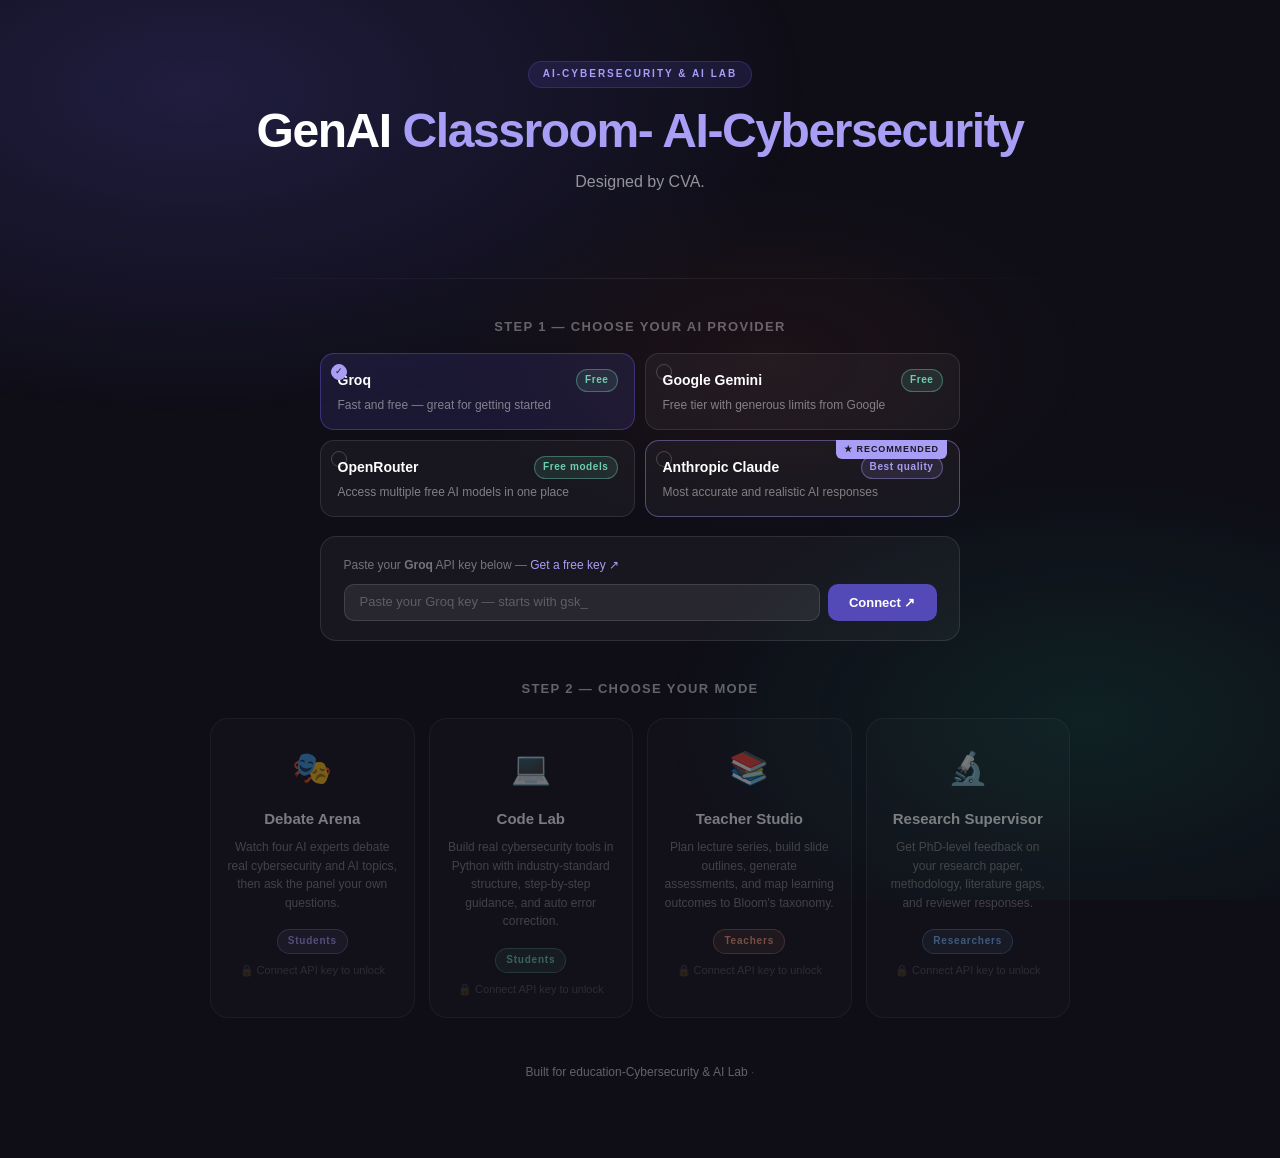
==== debate.html @ 106993ca "Initial commit- GenAI Classroom v2.0" ====
<!DOCTYPE html>
<html lang="en">
<head>
  <meta charset="UTF-8" />
  <meta name="viewport" content="width=device-width, initial-scale=1.0" />
  <title>Debate Arena — GenAI Classroom</title>
  <link rel="stylesheet" href="style/main.css" />
  <link rel="stylesheet" href="style/debate.css" />
</head>
<body>

<div class="app-wrapper">

  <!-- ── Top nav ───────────────────────────────────────────── -->
  <nav class="top-nav">
    <a href="index.html" class="nav-back">← Back</a>
    <div class="nav-center">
      <span class="nav-logo">GenAI Classroom</span>
      <span class="nav-mode debate-mode">🎭 Debate Arena</span>
    </div>
    <div class="nav-right">
      <span class="nav-provider" id="navProvider">—</span>
    </div>
  </nav>


  <!-- ── Page header ───────────────────────────────────────── -->
  <div class="page-header">
    <h1>Debate <span>Arena</span></h1>
    <p class="page-tagline">
      Watch four AI experts debate real cybersecurity topics,
      then challenge the panel with your own questions.
    </p>
  </div>

  <div class="header-divider"></div>


  <!-- ── Agent cards ───────────────────────────────────────── -->
  <section class="agents-section">
    <div class="section-label">The Panel</div>
    <div id="agentCards"></div>
  </section>


  <!-- ── Topic selector ────────────────────────────────────── -->
  <section class="topic-section">
    <div class="topic-controls">
      <select id="topicSelect">
        <option value="">— Choose a debate topic —</option>
      </select>
      <button id="startBtn">Start Debate ↗</button>
    </div>
    <div id="topicBanner" class="hidden"></div>
  </section>


  <!-- ── Debate feed ────────────────────────────────────────── -->
  <section class="feed-section">
    <div id="debateFeed">
      <div class="feed-empty" id="feedEmpty">
        Select a topic above and press
        <strong>Start Debate</strong> to begin.
      </div>
    </div>
  </section>


  <!-- ── Student Q&A ───────────────────────────────────────── -->
  <section id="qaSection" class="hidden">
    <div class="qa-label">Ask the Panel</div>
    <div class="qa-controls">
      <input
        type="text"
        id="studentQ"
        placeholder="Type your question and press Enter or Ask..."
        autocomplete="off"
      />
      <button id="askBtn">Ask ↗</button>
    </div>
  </section>


  <!-- ── Status bar ────────────────────────────────────────── -->
  <div id="statusBar">Loading...</div>

</div>


<!-- ── Scripts ───────────────────────────────────────────── -->
<script src="config.js"></script>
<script src="api.js"></script>
<script src="modules/agents.js"></script>
<script src="modules/debate.js"></script>
<script>

// ============================================================
//  debate page controller
// ============================================================

const DEBATE_APP = {

  debateActive: false,
  qaActive:     false,


  // ── Boot ──────────────────────────────────────────────────
  init() {
    // restore session key from landing page
    const key      = sessionStorage.getItem("genai_api_key");
    const provider = sessionStorage.getItem("genai_provider");

    if (!key || !provider) {
      window.location.href = "index.html";
      return;
    }

    API.setKey(key, provider);

    // show provider in nav
    document.getElementById("navProvider").textContent =
      `${CONFIG.providers[provider]?.label || provider}`;

    this._renderAgentCards();
    this._renderTopics();
    this._bindEvents();
    this._setStatus("Select a topic and press Start Debate.");
  },


  // ── Render agent cards ────────────────────────────────────
  _renderAgentCards() {
    const container = document.getElementById("agentCards");
    container.innerHTML = "";
    CONFIG.agents.forEach(agent => {
      const card             = document.createElement("div");
      card.className         = "agent-card";
      card.id                = `card-${agent.id}`;
      card.style.borderColor = agent.color;
      card.innerHTML = `
        <div class="agent-avatar"
             style="background:${agent.bgColor};color:${agent.color};">
          ${agent.avatar}
        </div>
        <div class="agent-name">${agent.name}</div>
        <div class="agent-role">${agent.role}</div>
        <div class="agent-institution">${agent.institution}</div>
      `;
      container.appendChild(card);
    });
  },


  // ── Render topics ─────────────────────────────────────────
  _renderTopics() {
    const select = document.getElementById("topicSelect");
    CONFIG.topics.forEach(topic => {
      const opt       = document.createElement("option");
      opt.value       = topic.id;
      opt.textContent = topic.label;
      select.appendChild(opt);
    });
  },


  // ── Bind events ───────────────────────────────────────────
  _bindEvents() {
    document.getElementById("startBtn")
      .addEventListener("click", () => this.startDebate());
    document.getElementById("askBtn")
      .addEventListener("click", () => this.askQuestion());
    document.getElementById("studentQ")
      .addEventListener("keydown", e => {
        if (e.key === "Enter") this.askQuestion();
      });
  },


  // ── Start debate ──────────────────────────────────────────
  async startDebate() {
    const topicId = document.getElementById("topicSelect").value;
    if (!topicId) {
      this._setStatus("Please select a topic first.");
      return;
    }

    this._clearFeed();
    this._setDebateActive(true);
    this._highlightTopic(topicId);

    await DEBATE.start(
      topicId,
      (agent, text, msgId, isTyping) =>
        this._onMessage(agent, text, msgId, isTyping),
      (status) => this._setStatus(status),
      ()       => this._onDebateComplete()
    );
  },


  // ── Handle message ────────────────────────────────────────
  _onMessage(agent, text, msgId, isTyping) {
    if (isTyping) { this._showTyping(agent); return; }
    this._removeTyping(agent.id);
    this._appendMessage(agent, text, msgId);
  },


  // ── Debate complete ───────────────────────────────────────
  _onDebateComplete() {
    this._setDebateActive(false);
    document.getElementById("qaSection").classList.remove("hidden");
  },


  // ── Ask question ──────────────────────────────────────────
  async askQuestion() {
    const input    = document.getElementById("studentQ");
    const question = input.value.trim();
    if (!question) return;

    this._appendStudentMessage(question);
    input.value = "";

    document.getElementById("askBtn").disabled = true;

    await DEBATE.ask(
      question,
      (agent, text, msgId, isTyping) =>
        this._onMessage(agent, text, msgId, isTyping),
      (status) => this._setStatus(status)
    );

    document.getElementById("askBtn").disabled = false;
  },


  // ── Append agent message ──────────────────────────────────
  _appendMessage(agent, text, msgId) {
    const feed        = document.getElementById("debateFeed");
    const isModerator = agent.id === "moderator";
    const div         = document.createElement("div");
    div.className     = "message-wrap";
    div.id            = `wrap-${msgId}`;

    div.innerHTML = `
      <div class="message ${isModerator ? "message--moderator" : ""}">
        <div class="message-header">
          <div class="message-avatar"
               style="background:${agent.bgColor};color:${agent.color};">
            ${agent.avatar}
          </div>
          <div class="message-meta">
            <span class="message-name"
                  style="color:${agent.color};">${agent.name}</span>
            <span class="message-role">${agent.role}</span>
            <span class="message-institution">${agent.institution || ""}</span>
          </div>
          ${isModerator
            ? `<span class="summary-badge">Summary</span>` : ""}
        </div>
        <div class="message-text">${this._formatText(text)}</div>
        ${CONFIG.ui.enableStudentVoting && !isModerator
          ? `<div class="message-actions">
               <button class="vote-btn"
                 onclick="DEBATE_APP.handleVote('${msgId}', this)">
                 ▲ Insightful <span class="vote-count">0</span>
               </button>
             </div>` : ""}
      </div>`;

    feed.appendChild(div);
    feed.scrollTop = feed.scrollHeight;
  },


  // ── Append student message ────────────────────────────────
  _appendStudentMessage(question) {
    const feed = document.getElementById("debateFeed");
    const div  = document.createElement("div");
    div.className = "message-wrap message-wrap--student";
    div.innerHTML = `
      <div class="message message--student">
        <div class="message-header">
          <div class="message-avatar"
               style="background:rgba(255,255,255,0.08);color:rgba(255,255,255,0.6);">
            🎓
          </div>
          <div class="message-meta">
            <span class="message-name"
                  style="color:rgba(255,255,255,0.7);">
              Student Question
            </span>
          </div>
        </div>
        <div class="message-text">${this._formatText(question)}</div>
      </div>`;
    feed.appendChild(div);
    feed.scrollTop = feed.scrollHeight;
  },


  // ── Typing indicator ──────────────────────────────────────
  _showTyping(agent) {
    const feed = document.getElementById("debateFeed");
    if (document.getElementById(`typing-${agent.id}`)) return;
    const div     = document.createElement("div");
    div.className = "message-wrap";
    div.id        = `typing-${agent.id}`;
    div.innerHTML = `
      <div class="message message--typing">
        <div class="message-header">
          <div class="message-avatar"
               style="background:${agent.bgColor};color:${agent.color};">
            ${agent.avatar}
          </div>
          <div class="message-meta">
            <span class="message-name"
                  style="color:${agent.color};">${agent.name}</span>
            <span class="message-role">${agent.role}</span>
          </div>
        </div>
        <div class="typing-dots">
          <span></span><span></span><span></span>
        </div>
      </div>`;
    feed.appendChild(div);
    feed.scrollTop = feed.scrollHeight;
  },


  // ── Remove typing ─────────────────────────────────────────
  _removeTyping(agentId) {
    const el = document.getElementById(`typing-${agentId}`);
    if (el) el.remove();
  },


  // ── Vote handler ──────────────────────────────────────────
  handleVote(msgId, btn) {
    const count = DEBATE.vote(msgId);
    btn.querySelector(".vote-count").textContent = count;
    btn.classList.add("voted");
    btn.disabled = true;
  },


  // ── Highlight topic ───────────────────────────────────────
  _highlightTopic(topicId) {
    const topic = CONFIG.topics.find(t => t.id === topicId);
    if (!topic) return;
    const bar       = document.getElementById("topicBanner");
    bar.textContent = `Debating: ${topic.question}`;
    bar.classList.remove("hidden");
  },


  // ── Set status ────────────────────────────────────────────
  _setStatus(text) {
    document.getElementById("statusBar").textContent = text;
  },


  // ── Toggle debate active state ────────────────────────────
  _setDebateActive(active) {
    this.debateActive = active;
    document.getElementById("startBtn").disabled    = active;
    document.getElementById("topicSelect").disabled = active;
    document.getElementById("startBtn").textContent = active
      ? "Debate in progress..."
      : "Start Debate ↗";
  },


  // ── Clear feed ────────────────────────────────────────────
  _clearFeed() {
    document.getElementById("debateFeed").innerHTML = `
      <div class="feed-empty">
        Select a topic and press <strong>Start Debate</strong>.
      </div>`;
    document.getElementById("qaSection").classList.add("hidden");
    document.getElementById("topicBanner").classList.add("hidden");
  },


  // ── Format text ───────────────────────────────────────────
  _formatText(text) {
    return text.split("\n\n")
      .map(p => `<p>${p.trim()}</p>`)
      .join("");
  }

};


document.addEventListener("DOMContentLoaded", () => DEBATE_APP.init());

</script>

</body>
</html>
---- style/main.css ----
/* ============================================================
   GENAI CLASSROOM — style.css
   Dark theme: clean, modern, professional
   ============================================================ */

/* ── Reset & base ─────────────────────────────────────────── */
*, *::before, *::after {
  box-sizing: border-box;
  margin: 0;
  padding: 0;
}

:root {
  --purple:        #534AB7;
  --purple-dark:   #3C3489;
  --purple-bg:     rgba(83,74,183,0.15);
  --purple-border: rgba(83,74,183,0.35);
  --teal:          #0F6E56;
  --teal-dark:     #085041;
  --teal-bg:       rgba(15,110,86,0.15);
  --teal-border:   rgba(15,110,86,0.35);
  --gray:          #888780;
  --text-primary:   #ffffff;
  --text-secondary: rgba(255,255,255,0.60);
  --text-tertiary:  rgba(255,255,255,0.30);
  --border:         rgba(255,255,255,0.08);
  --border-md:      rgba(255,255,255,0.14);
  --surface:        rgba(255,255,255,0.05);
  --surface-2:      rgba(255,255,255,0.03);
  --radius-sm:      6px;
  --radius-md:      10px;
  --radius-lg:      16px;
  --radius-xl:      22px;
  --transition:     0.18s ease;
}

html, body {
  height: 100%;
  font-family: -apple-system, BlinkMacSystemFont, "Segoe UI", "Inter", sans-serif;
  font-size: 15px;
  color: var(--text-primary);
  background: #0f0e17;
  line-height: 1.65;
}

/* ── Ambient background glow ──────────────────────────────── */
body::before {
  content: "";
  position: fixed;
  inset: 0;
  z-index: 0;
  background:
    radial-gradient(ellipse 80% 60% at 15% 10%,  rgba(83,74,183,0.25)  0%, transparent 60%),
    radial-gradient(ellipse 60% 50% at 85% 80%,  rgba(15,110,86,0.20)  0%, transparent 55%),
    radial-gradient(ellipse 50% 40% at 60% 40%,  rgba(153,60,29,0.10)  0%, transparent 50%);
  pointer-events: none;
}


/* ── App wrapper ──────────────────────────────────────────── */
.app-wrapper {
  max-width: 960px;
  margin: 0 auto;
  padding: 0 1.25rem 4rem;
  position: relative;
  z-index: 1;
}


/* ── Header ───────────────────────────────────────────────── */
.app-header {
  text-align: center;
  padding: 3rem 1rem 2rem;
}

.app-header .logo {
  display: inline-block;
  font-size: 10px;
  font-weight: 600;
  letter-spacing: 0.20em;
  text-transform: uppercase;
  color: #a89ef5;
  background: rgba(83,74,183,0.18);
  border: 0.5px solid var(--purple-border);
  border-radius: 999px;
  padding: 4px 14px;
  margin-bottom: 1.1rem;
}

.app-header h1 {
  font-size: 40px;
  font-weight: 700;
  color: #ffffff;
  letter-spacing: -0.03em;
  line-height: 1.15;
  margin-bottom: 0.65rem;
}

.app-header h1 span {
  color: #a89ef5;
}

.app-header .tagline {
  font-size: 15px;
  color: var(--text-secondary);
  max-width: 460px;
  margin: 0 auto;
  line-height: 1.65;
}

.header-divider {
  height: 1px;
  background: linear-gradient(to right, transparent, rgba(255,255,255,0.08), transparent);
  margin: 2rem 0;
}


/* ── API Key Panel ────────────────────────────────────────── */
.key-panel {
  background: var(--surface);
  border: 1px solid var(--purple-border);
  border-radius: var(--radius-xl);
  padding: 2rem 2rem 1.75rem;
  margin: 0 auto 2rem;
  text-align: center;
  max-width: 560px;
  backdrop-filter: blur(16px);
}

.key-panel.hidden { display: none; }

.key-panel-icon {
  font-size: 28px;
  margin-bottom: 0.65rem;
}

.key-panel-title {
  font-size: 17px;
  font-weight: 600;
  color: #ffffff;
  margin-bottom: 0.35rem;
}

.key-panel-sub {
  font-size: 13px;
  color: var(--text-secondary);
  margin-bottom: 1.25rem;
}

.key-panel-sub a {
  color: #a89ef5;
  text-decoration: none;
  font-weight: 500;
}

.key-panel-sub a:hover {
  text-decoration: underline;
}

.key-input-row {
  display: flex;
  gap: 8px;
  max-width: 440px;
  margin: 0 auto 0.75rem;
}

.key-input-row input {
  flex: 1;
  font-size: 13px;
  padding: 0.65rem 1rem;
  border: 1px solid var(--border-md);
  border-radius: var(--radius-md);
  background: rgba(255,255,255,0.07);
  color: #ffffff;
  outline: none;
  font-family: monospace;
  letter-spacing: 0.03em;
  transition: border-color var(--transition), background var(--transition);
}

.key-input-row input:focus {
  border-color: var(--purple);
  background: rgba(255,255,255,0.10);
}

.key-input-row input::placeholder {
  color: var(--text-tertiary);
  font-family: -apple-system, sans-serif;
  letter-spacing: 0;
}

#connectBtn {
  font-size: 13px;
  font-weight: 600;
  padding: 0.65rem 1.4rem;
  border-radius: var(--radius-md);
  border: none;
  background: var(--purple);
  color: #fff;
  cursor: pointer;
  white-space: nowrap;
  transition: background var(--transition), transform var(--transition);
}

#connectBtn:hover {
  background: var(--purple-dark);
  transform: translateY(-1px);
}

.key-message {
  font-size: 12px;
  padding: 0.45rem 0.85rem;
  border-radius: var(--radius-md);
  display: inline-block;
}

.key-message.error   { background: rgba(163,45,45,0.20); color: #f5a0a0; }
.key-message.success { background: rgba(59,109,17,0.20); color: #90c96a; }
.key-message.hidden  { display: none; }


/* ── Connected badge ──────────────────────────────────────── */
.connected-badge {
  display: flex;
  align-items: center;
  gap: 8px;
  font-size: 12px;
  font-weight: 500;
  color: #6ecfad;
  background: var(--teal-bg);
  border: 0.5px solid var(--teal-border);
  border-radius: 999px;
  padding: 5px 14px 5px 10px;
  margin: 0 auto 2rem;
  width: fit-content;
}

.connected-badge.hidden { display: none; }

.connected-dot {
  width: 7px;
  height: 7px;
  border-radius: 50%;
  background: #6ecfad;
  flex-shrink: 0;
  animation: pulse 2s infinite;
}

@keyframes pulse {
  0%, 100% { opacity: 1;   transform: scale(1);    }
  50%       { opacity: 0.4; transform: scale(0.82); }
}

.disconnect-btn {
  margin-left: 4px;
  font-size: 11px;
  color: var(--text-tertiary);
  background: transparent;
  border: none;
  cursor: pointer;
  padding: 0;
  text-decoration: underline;
  text-underline-offset: 2px;
  transition: color var(--transition);
}

.disconnect-btn:hover { color: #ffffff; }


/* ── Section label ────────────────────────────────────────── */
.section-label {
  font-size: 10px;
  font-weight: 700;
  letter-spacing: 0.16em;
  text-transform: uppercase;
  color: var(--text-tertiary);
  margin-bottom: 0.85rem;
}


/* ── Agent cards ──────────────────────────────────────────── */
.agents-section { margin-bottom: 2rem; }

#agentCards {
  display: grid;
  grid-template-columns: repeat(4, 1fr);
  gap: 12px;
}

.agent-card {
  background: var(--surface);
  border: 1.5px solid;
  border-radius: var(--radius-lg);
  padding: 1.25rem 0.85rem 1rem;
  text-align: center;
  backdrop-filter: blur(12px);
  transition: transform var(--transition), box-shadow var(--transition), background var(--transition);
  cursor: default;
}

.agent-card:hover {
  transform: translateY(-3px);
  background: rgba(255,255,255,0.08);
  box-shadow: 0 8px 32px rgba(0,0,0,0.35);
}

.agent-avatar {
  width: 46px;
  height: 46px;
  border-radius: 50%;
  margin: 0 auto 0.75rem;
  display: flex;
  align-items: center;
  justify-content: center;
  font-size: 20px;
}

.agent-name        { font-size: 13px; font-weight: 600; color: #ffffff; margin-bottom: 3px; }
.agent-role        { font-size: 11px; color: var(--text-secondary); margin-bottom: 3px; }
.agent-institution { font-size: 10px; color: var(--text-tertiary); font-style: italic; }


/* ── Topic section ────────────────────────────────────────── */
.topic-section { margin-bottom: 1.25rem; }

.topic-controls {
  display: flex;
  gap: 10px;
  align-items: center;
}

#topicSelect {
  flex: 1;
  font-size: 14px;
  padding: 0.7rem 1rem;
  border: 1px solid var(--border-md);
  border-radius: var(--radius-md);
  background: var(--surface);
  color: #ffffff;
  cursor: pointer;
  outline: none;
  transition: border-color var(--transition);
  appearance: auto;
}

#topicSelect:focus    { border-color: var(--purple); }
#topicSelect:disabled { opacity: 0.35; cursor: not-allowed; }

#topicSelect option { background: #1a1928; color: #ffffff; }

#startBtn {
  font-size: 14px;
  font-weight: 600;
  padding: 0.7rem 1.6rem;
  border-radius: var(--radius-md);
  border: none;
  background: var(--purple);
  color: #fff;
  cursor: pointer;
  white-space: nowrap;
  transition: background var(--transition), transform var(--transition), opacity var(--transition);
}

#startBtn:hover:not(:disabled) {
  background: var(--purple-dark);
  transform: translateY(-1px);
}

#startBtn:disabled { opacity: 0.35; cursor: not-allowed; }


/* ── Topic banner ─────────────────────────────────────────── */
#topicBanner {
  font-size: 13px;
  font-weight: 500;
  color: #a89ef5;
  background: var(--purple-bg);
  border: 0.5px solid var(--purple-border);
  border-radius: var(--radius-md);
  padding: 0.6rem 1rem;
  margin-top: 0.75rem;
  line-height: 1.5;
}

#topicBanner.hidden { display: none; }


/* ── Debate feed ──────────────────────────────────────────── */
.feed-section { margin-bottom: 1.25rem; }

#debateFeed {
  background: var(--surface);
  border: 1px solid var(--border);
  border-radius: var(--radius-xl);
  min-height: 380px;
  max-height: 540px;
  overflow-y: auto;
  padding: 1.5rem;
  scroll-behavior: smooth;
  backdrop-filter: blur(12px);
}

#debateFeed::-webkit-scrollbar       { width: 4px; }
#debateFeed::-webkit-scrollbar-track { background: transparent; }
#debateFeed::-webkit-scrollbar-thumb { background: var(--border-md); border-radius: 99px; }

.feed-empty {
  text-align: center;
  color: var(--text-tertiary);
  font-size: 14px;
  padding: 5rem 2rem;
  line-height: 2;
}


/* ── Message bubbles ──────────────────────────────────────── */
.message-wrap {
  margin-bottom: 1.25rem;
  animation: fadeSlideIn 0.24s ease both;
}

.message-wrap--student {
  display: flex;
  justify-content: flex-end;
}

@keyframes fadeSlideIn {
  from { opacity: 0; transform: translateY(10px); }
  to   { opacity: 1; transform: translateY(0); }
}

.message {
  background: rgba(255,255,255,0.05);
  border: 1px solid var(--border);
  border-radius: var(--radius-lg);
  padding: 1.1rem 1.25rem;
  max-width: 86%;
}

.message--student {
  background: var(--purple-bg);
  border-color: var(--purple-border);
  max-width: 68%;
}

.message--moderator {
  background: rgba(255,255,255,0.03);
  border: 1px dashed var(--border-md);
  max-width: 100%;
}

.message--typing {
  background: rgba(255,255,255,0.04);
  border: 1px solid var(--border);
  border-radius: var(--radius-lg);
  padding: 0.9rem 1.25rem;
}

.message-header {
  display: flex;
  align-items: center;
  gap: 10px;
  margin-bottom: 0.65rem;
}

.message-avatar {
  width: 36px;
  height: 36px;
  border-radius: 50%;
  display: flex;
  align-items: center;
  justify-content: center;
  font-size: 16px;
  flex-shrink: 0;
}

.message-meta       { display: flex; flex-direction: column; gap: 1px; }
.message-name       { font-size: 13px; font-weight: 600; }
.message-role       { font-size: 11px; color: var(--text-secondary); }
.message-institution{ font-size: 10px; color: var(--text-tertiary); font-style: italic; }

.message-text {
  font-size: 14px;
  color: rgba(255,255,255,0.88);
  line-height: 1.75;
}

.message-text p            { margin-bottom: 0.5rem; }
.message-text p:last-child { margin-bottom: 0; }

.summary-badge {
  margin-left: auto;
  font-size: 10px;
  font-weight: 700;
  letter-spacing: 0.08em;
  text-transform: uppercase;
  background: rgba(255,255,255,0.08);
  color: var(--text-secondary);
  border: 0.5px solid var(--border-md);
  border-radius: 999px;
  padding: 3px 10px;
}


/* ── Typing dots ──────────────────────────────────────────── */
.typing-dots       { display: flex; gap: 5px; padding: 4px 2px; }

.typing-dots span {
  width: 7px;
  height: 7px;
  border-radius: 50%;
  background: var(--text-tertiary);
  animation: typingBounce 1.3s infinite ease-in-out;
}

.typing-dots span:nth-child(2) { animation-delay: 0.18s; }
.typing-dots span:nth-child(3) { animation-delay: 0.36s; }

@keyframes typingBounce {
  0%, 80%, 100% { transform: translateY(0);    opacity: 0.4; }
  40%           { transform: translateY(-5px); opacity: 1;   }
}


/* ── Vote button ──────────────────────────────────────────── */
.message-actions { margin-top: 0.75rem; }

.vote-btn {
  font-size: 11px;
  font-weight: 500;
  color: var(--text-tertiary);
  background: transparent;
  border: 0.5px solid var(--border-md);
  border-radius: 999px;
  padding: 3px 12px;
  cursor: pointer;
  transition: all var(--transition);
}

.vote-btn:hover:not(:disabled) {
  background: var(--purple-bg);
  color: #a89ef5;
  border-color: var(--purple-border);
}

.vote-btn.voted {
  background: var(--purple-bg);
  color: #a89ef5;
  border-color: var(--purple-border);
  cursor: default;
}

.vote-count { font-weight: 700; }


/* ── Q&A section ──────────────────────────────────────────── */
#qaSection {
  background: var(--surface);
  border: 1px solid var(--border);
  border-radius: var(--radius-xl);
  padding: 1.4rem 1.5rem;
  margin-bottom: 1rem;
  backdrop-filter: blur(12px);
}

#qaSection.hidden { display: none; }

.qa-label {
  font-size: 10px;
  font-weight: 700;
  letter-spacing: 0.16em;
  text-transform: uppercase;
  color: var(--text-tertiary);
  margin-bottom: 0.75rem;
}

.qa-controls { display: flex; gap: 10px; }

#studentQ {
  flex: 1;
  font-size: 14px;
  padding: 0.7rem 1rem;
  border: 1px solid var(--border-md);
  border-radius: var(--radius-md);
  background: rgba(255,255,255,0.07);
  color: #ffffff;
  outline: none;
  transition: border-color var(--transition), background var(--transition);
}

#studentQ:focus       { border-color: #6ecfad; background: rgba(255,255,255,0.10); }
#studentQ::placeholder { color: var(--text-tertiary); }

#askBtn {
  font-size: 13px;
  font-weight: 600;
  padding: 0.7rem 1.4rem;
  border-radius: var(--radius-md);
  border: none;
  background: var(--teal);
  color: #fff;
  cursor: pointer;
  white-space: nowrap;
  transition: background var(--transition), transform var(--transition);
}

#askBtn:hover:not(:disabled) {
  background: var(--teal-dark);
  transform: translateY(-1px);
}

#askBtn:disabled { opacity: 0.35; cursor: not-allowed; }


/* ── Status bar ───────────────────────────────────────────── */
#statusBar {
  text-align: center;
  font-size: 12px;
  color: var(--text-tertiary);
  padding: 0.75rem 0 0;
  letter-spacing: 0.02em;
}


/* ── Responsive ───────────────────────────────────────────── */
@media (max-width: 700px) {
  .app-header h1              { font-size: 28px; }
  #agentCards                 { grid-template-columns: repeat(2, 1fr); }
  .message, .message--student { max-width: 100%; }
  .topic-controls             { flex-direction: column; }
  #startBtn                   { width: 100%; }
  .key-input-row              { flex-direction: column; }
  #connectBtn                 { width: 100%; }
}

@media (max-width: 420px) {
  #agentCards { gap: 8px; }
  .agent-card { padding: 1rem 0.6rem; }
}
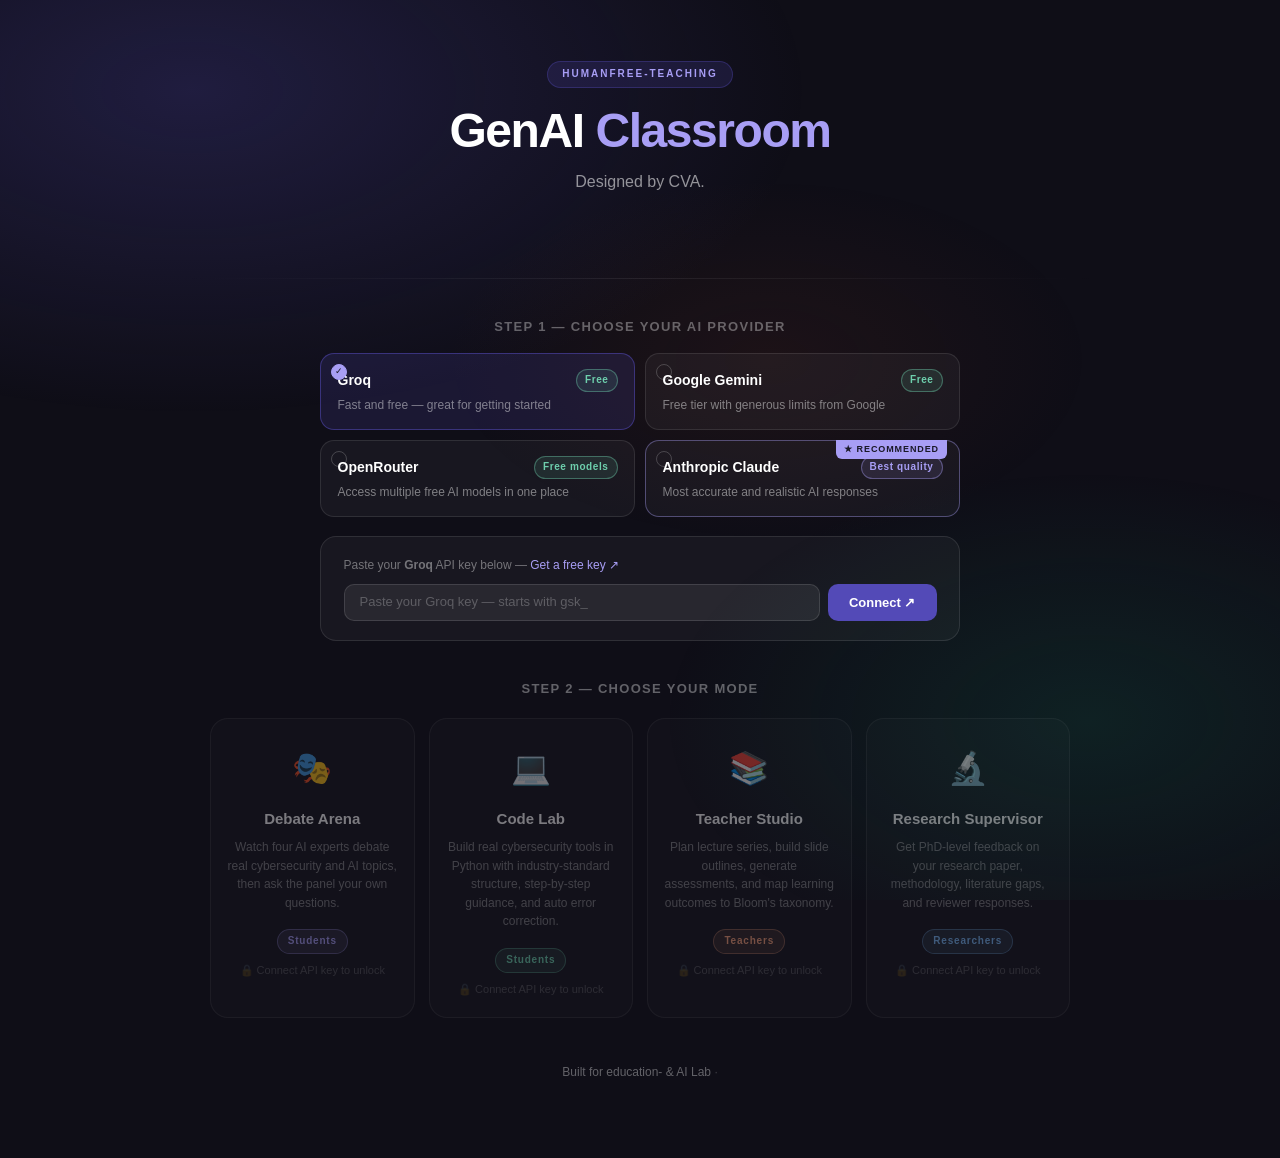
==== commit 842efce7: "Fix navigate - back button and routing" ====
--- a/debate.html
+++ b/debate.html
@@ -13,7 +13,7 @@
 
   <!-- ── Top nav ───────────────────────────────────────────── -->
   <nav class="top-nav">
-    <a href="index.html" class="nav-back">← Back</a>
+    <a href="/" class="nav-back">← Home</a>
     <div class="nav-center">
       <span class="nav-logo">GenAI Classroom</span>
       <span class="nav-mode debate-mode">🎭 Debate Arena</span>
@@ -111,7 +111,7 @@
     const provider = sessionStorage.getItem("genai_provider");
 
     if (!key || !provider) {
-      window.location.href = "index.html";
+      window.location.href = "/";
       return;
     }
 
